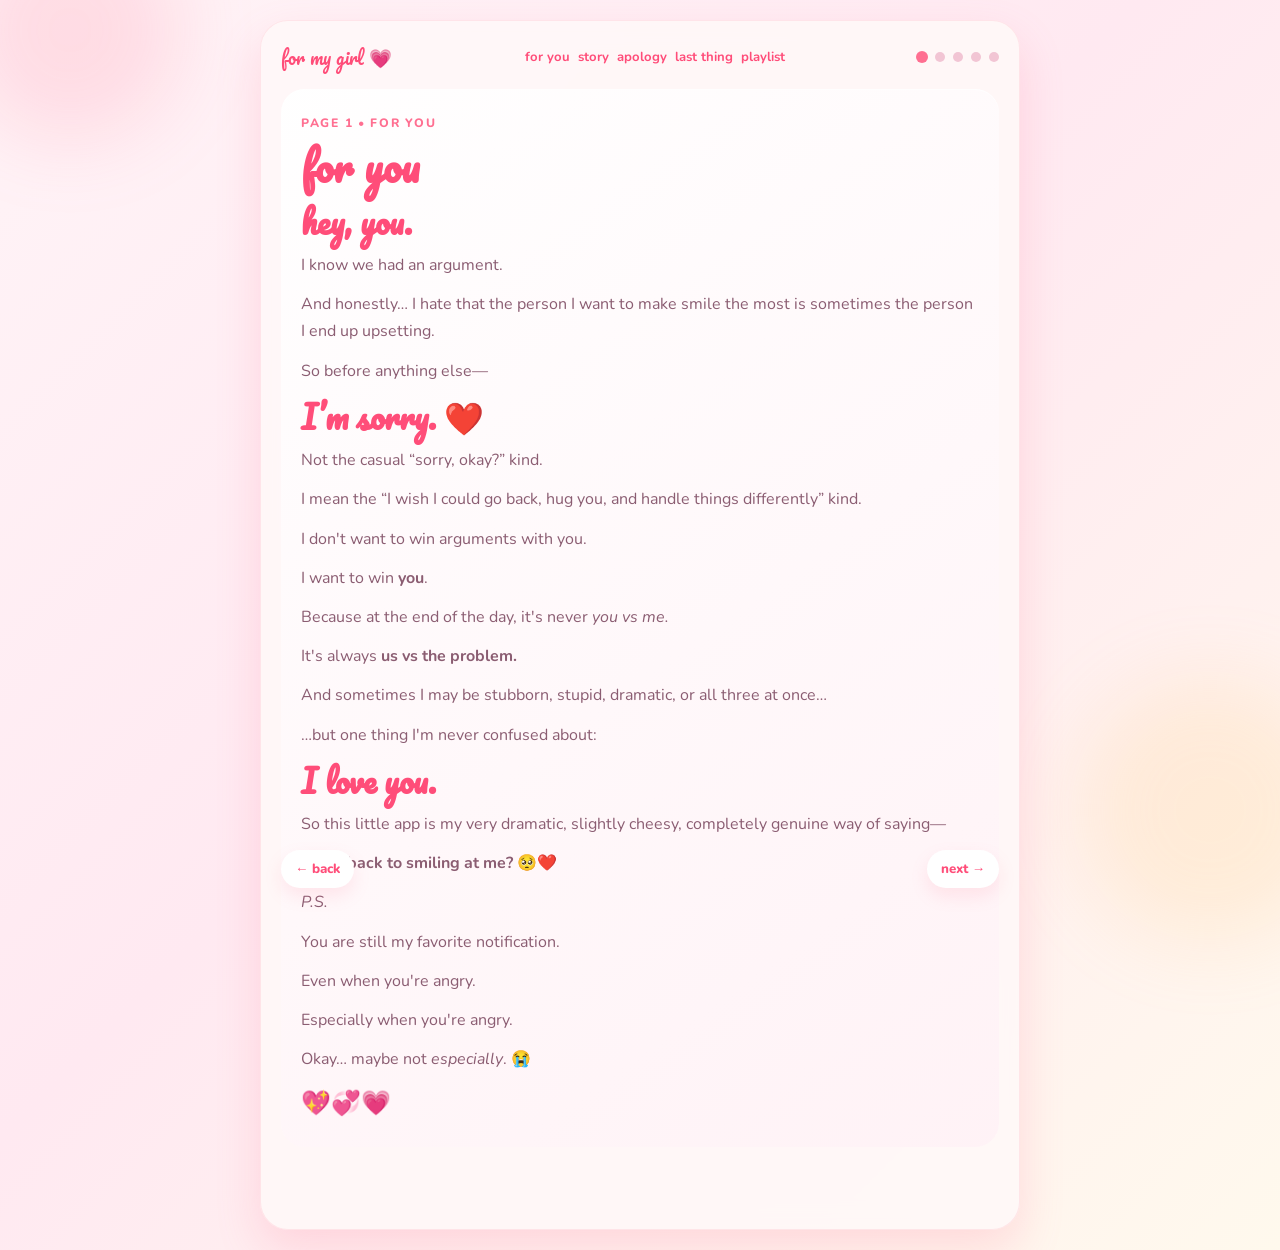
==== index.html @ d119c716 "Create apology app" ====
<!DOCTYPE html>
<html lang="en">
  <head>
    <meta charset="UTF-8" />
    <meta name="viewport" content="width=device-width, initial-scale=1.0" />
    <title>For My Girl</title>
    <link rel="preconnect" href="https://fonts.googleapis.com" />
    <link rel="preconnect" href="https://fonts.gstatic.com" crossorigin />
    <link
      href="https://fonts.googleapis.com/css2?family=Nunito:wght@400;600;700;800&family=Pacifico&display=swap"
      rel="stylesheet"
    />
    <link rel="stylesheet" href="styles.css" />
  </head>
  <body>
    <div class="background-glow glow-one"></div>
    <div class="background-glow glow-two"></div>

    <main class="app-shell">
      <header class="topbar">
        <div class="brand">for my girl 💗</div>
        <div class="top-links" aria-label="section links">
          <a href="#page1">for you</a>
          <a href="#page2">story</a>
          <a href="#page3">apology</a>
          <a href="#page4">last thing</a>
          <a href="#page5">playlist</a>
        </div>
        <div class="progress-dots" aria-label="page progress">
          <span class="dot active" data-index="0"></span>
          <span class="dot" data-index="1"></span>
          <span class="dot" data-index="2"></span>
          <span class="dot" data-index="3"></span>
          <span class="dot" data-index="4"></span>
        </div>
      </header>

      <section class="card-stack">
        <article class="page active" id="page1" data-page="0">
          <div class="page-content">
            <p class="eyebrow">page 1 • for you</p>
            <h1>for you</h1>
            <h2>hey, you.</h2>
            <p>I know we had an argument.</p>
            <p>And honestly… I hate that the person I want to make smile the most is sometimes the person I end up upsetting.</p>
            <p>So before anything else—</p>
            <h2>I’m sorry. ❤️</h2>
            <p>Not the casual “sorry, okay?” kind.</p>
            <p>I mean the “I wish I could go back, hug you, and handle things differently” kind.</p>
            <p>I don't want to win arguments with you.</p>
            <p>I want to win <strong>you</strong>.</p>
            <p>Because at the end of the day, it's never <em>you vs me.</em></p>
            <p>It's always <strong>us vs the problem.</strong></p>
            <p>And sometimes I may be stubborn, stupid, dramatic, or all three at once…</p>
            <p>…but one thing I'm never confused about:</p>
            <h2>I love you.</h2>
            <p>So this little app is my very dramatic, slightly cheesy, completely genuine way of saying—</p>
            <p><strong>Come back to smiling at me? 🥺❤️</strong></p>
            <p><em>P.S.</em></p>
            <p>You are still my favorite notification.</p>
            <p>Even when you're angry.</p>
            <p>Especially when you're angry.</p>
            <p>Okay… maybe not <em>especially</em>. 😭</p>
            <div class="heart-row">💖💞💗</div>
          </div>
        </article>

        <article class="page" id="page2" data-page="1">
          <div class="page-content">
            <p class="eyebrow">page 2 • our story</p>
            <h2>it started with us</h2>
            <p>Somewhere between all the conversations, stupid jokes, random calls, arguments, late-night talks and those moments where we didn't even need words…</p>
            <p><strong>we became us.</strong></p>
            <p>And somehow, you became a very important part of my everyday life.</p>
            <p>You became the person I want to tell things to.</p>
            <p>The person whose messages I wait for.</p>
            <p>The person whose mood can change mine.</p>
            <p>The person I can annoy endlessly…which i regret</p>
            <p>…and still somehow want to annoy tomorrow. ❤️</p>
            <h2>our favorite memories</h2>
            <div class="memory-gallery" id="memoryGallery"></div>
            <p>And then there are the tiny moments…</p>
            <p>The random conversations.</p>
            <p>The unnecessary teasing.</p>
            <p>The “good morning” and “good night” messages.</p>
            <p>The little fights.</p>
            <p>The making up.</p>
            <p>The moments where we laughed for absolutely no reason. be it on that i cannot pronounce Raaaaaaa</p>
            <p>The moments where we simply existed together.</p>
            <p>Those little things became <strong>our thing.</strong></p>
            <p>And if I had to choose again…</p>
            <h2>i'd still choose you.</h2>
          </div>
        </article>

        <article class="page" id="page3" data-page="2">
          <div class="page-content">
            <p class="eyebrow">page 3 • the apology</p>
            <h2>okay… my turn to be serious.</h2>
            <p>I know saying sorry doesn't magically erase an argument.</p>
            <p>And I'm not going to make excuses.</p>
            <p>If something I said or did hurt you, <strong>I'm genuinely sorry.</strong></p>
            <p>I never want you to feel like your feelings don't matter to me.</p>
            <p>Because they do.</p>
            <p><strong>You do.</strong></p>
            <p>Sometimes emotions get louder than logic.</p>
            <p>Sometimes we misunderstand each other.</p>
            <p>Sometimes two people who love each other can still hurt each other.</p>
            <p>But I don't want one bad moment to become bigger than everything beautiful we've built together.</p>
            <p>So…</p>
            <h2>I'm sorry for the argument.</h2>
            <p>I'm sorry for the things I could have handled better.</p>
            <p>I'm sorry if I made you feel unheard, upset, or unloved.</p>
            <p>And most importantly—</p>
            <h2>I'm sorry for forgetting, even for a moment, that you're not my enemy.</h2>
            <p>You're my person.</p>
            <p>The one I want beside me.</p>
            <p>The one I want to laugh with.</p>
            <p>The one I want to annoy for the rest of my life. 😂</p>
            <p>So if I get angry again someday, remind me:</p>
            <blockquote>“Hey idiot, we're supposed to be on the same team.”</blockquote>
            <p>And I'll remember.</p>
            <p><strong>One little request…</strong></p>
            <p>Don't let one bad day make you forget all our good ones.</p>
            <p>Because I haven't forgotten them.</p>
            <p>Not even one.</p>
            <p>❤️</p>
          </div>
        </article>

        <article class="page" id="page4" data-page="3">
          <div class="page-content final-page">
            <p class="eyebrow">page 4 • one last thing</p>
            <h2>i don't want perfect.</h2>
            <p>I don't expect us to never argue.</p>
            <p>We're two different people.</p>
            <p>We'll disagree.</p>
            <p>We'll get annoyed.</p>
            <p>We'll misunderstand each other sometimes.</p>
            <p>Maybe I'll occasionally say something stupid…</p>
            <p>Actually, let's be realistic.</p>
            <p><strong>I definitely will.</strong> 😭</p>
            <p>But I don't want a relationship where we never fight.</p>
            <p>I want one where, after the fight,</p>
            <p><strong>we still choose each other.</strong></p>
            <p>Again.</p>
            <p>And again.</p>
            <p>And again.</p>
            <h2>so here's my promise. ❤️</h2>
            <p>I'll try to listen better.</p>
            <p>I'll try to understand before reacting.</p>
            <p>I'll try to be more careful with your heart.</p>
            <p>And whenever things get difficult,</p>
            <p>I'll remember that <strong>you are more important than being right.</strong></p>
            <p>Because I don't need to win every argument.</p>
            <p>I just want us to win.</p>
            <h2>and if you're still angry…</h2>
            <p>That's okay.</p>
            <p>Take your time.</p>
            <p>I'll be here.</p>
            <p>But if there's even a tiny smile on your face right now…</p>
            <p>I'll consider this mission:</p>
            <h2>success. 😌❤️</h2>
            <h2>one final question…</h2>
            <h2>can we go back to being us?</h2>
            <p>Not because everything is perfect.</p>
            <p>But because <strong>what we have is worth fixing.</strong></p>
            <p>I love you.</p>
            <p>I choose you.</p>
            <p>And despite every silly argument, every misunderstanding, and every imperfect moment…</p>
            <h2>i'd still choose our story.</h2>
            <p><strong>Always. ❤️</strong></p>
            <div class="choice-row">
              <button id="yesBtn" class="choice-btn yes">yes ❤️</button>
              <button id="angryBtn" class="choice-btn angry">still angry 😤</button>
            </div>
            <div id="responseBox" class="response-box" aria-live="polite"></div>
          </div>
        </article>

        <article class="page" id="page5" data-page="4">
          <div class="page-content">
            <p class="eyebrow">page 5 • our playlist</p>
            <h2>our little playlist</h2>
            <p>For the songs that feel like us. Soft, sweet, a little dramatic, and very much ours.</p>
            <div id="playlistContainer" class="playlist-container"></div>
          </div>
        </article>
      </section>

      <nav class="nav-buttons">
        <button id="prevBtn" class="nav-btn">← back</button>
        <button id="nextBtn" class="nav-btn">next →</button>
      </nav>
    </main>

    <div id="heartBurst" class="heart-burst"></div>

    <script src="script.js"></script>
  </body>
</html>
---- styles.css ----
:root {
  color-scheme: light;
  --pink: #ff6f91;
  --pink-deep: #ff4d79;
  --rose: #ffd6e0;
  --peach: #ffe7c2;
  --cream: #fff8f8;
  --text: #5a2f47;
  --muted: #8b5d72;
  --shadow: 0 20px 45px rgba(255, 111, 145, 0.2);
}

* {
  box-sizing: border-box;
}

body {
  margin: 0;
  min-height: 100vh;
  font-family: "Nunito", sans-serif;
  color: var(--text);
  background: linear-gradient(135deg, #fff4f7 0%, #ffe9f1 45%, #fff9ed 100%);
  overflow-x: hidden;
  display: flex;
  justify-content: center;
  align-items: center;
  padding: 20px;
}

.background-glow {
  position: fixed;
  border-radius: 50%;
  filter: blur(40px);
  opacity: 0.5;
  pointer-events: none;
  animation: float 7s ease-in-out infinite;
}

.glow-one {
  top: -80px;
  left: -40px;
  width: 220px;
  height: 220px;
  background: rgba(255, 111, 145, 0.35);
}

.glow-two {
  right: -60px;
  bottom: -40px;
  width: 260px;
  height: 260px;
  background: rgba(255, 204, 128, 0.4);
  animation-delay: -3s;
}

.app-shell {
  width: min(100%, 760px);
  background: rgba(255, 248, 248, 0.92);
  backdrop-filter: blur(12px);
  border: 1px solid rgba(255, 111, 145, 0.14);
  border-radius: 28px;
  box-shadow: var(--shadow);
  padding: 20px;
}

.topbar {
  display: flex;
  justify-content: space-between;
  align-items: center;
  margin-bottom: 16px;
}

.brand {
  font-family: "Pacifico", cursive;
  font-size: 1.15rem;
  color: var(--pink-deep);
}

.top-links {
  display: flex;
  gap: 8px;
  flex-wrap: wrap;
}

.top-links a {
  text-decoration: none;
  color: var(--pink-deep);
  font-size: 0.82rem;
  font-weight: 700;
}

.progress-dots {
  display: flex;
  gap: 8px;
}

.dot {
  width: 10px;
  height: 10px;
  border-radius: 50%;
  background: #f2c5d4;
  transition: transform 0.2s ease, background 0.2s ease;
}

.dot.active {
  background: var(--pink);
  transform: scale(1.2);
}

.card-stack {
  position: relative;
  min-height: 560px;
}

.page {
  display: none;
  opacity: 0;
  transform: translateX(24px) scale(0.98);
  transition: all 0.35s ease;
}

.page.active {
  display: block;
  opacity: 1;
  transform: translateX(0) scale(1);
  animation: popIn 0.35s ease;
}

.page-content {
  padding: 24px 20px 28px;
  border-radius: 24px;
  background: linear-gradient(145deg, rgba(255, 255, 255, 0.95), rgba(255, 242, 246, 0.95));
  box-shadow: inset 0 1px 0 rgba(255, 255, 255, 0.8);
}

.eyebrow {
  margin: 0 0 8px;
  color: var(--pink);
  letter-spacing: 0.14em;
  font-size: 0.76rem;
  font-weight: 800;
  text-transform: uppercase;
}

h1,
h2 {
  font-family: "Pacifico", cursive;
  margin: 0 0 12px;
  color: var(--pink-deep);
  line-height: 1.2;
}

h1 {
  font-size: clamp(2rem, 5vw, 2.5rem);
}

h2 {
  font-size: clamp(1.6rem, 4vw, 2rem);
}

p,
blockquote {
  font-size: 1rem;
  line-height: 1.7;
  margin: 0 0 12px;
  color: var(--muted);
}

.lead {
  font-size: 1.05rem;
  font-weight: 700;
}

.heart-row {
  margin-top: 14px;
  font-size: 1.5rem;
  animation: pulse 1.4s infinite ease-in-out;
}

.memory-gallery {
  display: grid;
  grid-template-columns: repeat(2, minmax(0, 1fr));
  gap: 12px;
  margin-top: 10px;
}

.playlist-container {
  display: grid;
  gap: 12px;
  margin-top: 12px;
}

.playlist-card {
  width: 100%;
  text-align: left;
  background: linear-gradient(180deg, #fff7fb, #ffe9f1);
  border-radius: 16px;
  padding: 14px;
  border: 1px solid rgba(255, 111, 145, 0.16);
  color: var(--text);
  cursor: pointer;
  box-shadow: 0 8px 18px rgba(255, 111, 145, 0.1);
}

.playlist-title {
  font-weight: 800;
  color: var(--pink-deep);
  margin-bottom: 8px;
}

.playlist-description {
  font-size: 0.95rem;
  color: var(--muted);
  margin-bottom: 10px;
  white-space: pre-line;
  line-height: 1.6;
}

.playlist-action {
  font-size: 0.9rem;
  font-weight: 800;
  color: var(--pink-deep);
}


.memory-card {
  background: linear-gradient(180deg, #fff7fb, #ffe9f1);
  border-radius: 16px;
  padding: 12px;
  border: 1px solid rgba(255, 111, 145, 0.16);
  display: flex;
  flex-direction: column;
  gap: 8px;
}

.photo-frame {
  width: 100%;
  aspect-ratio: 1 / 1;
  border-radius: 14px;
  overflow: hidden;
  background: linear-gradient(135deg, #fff2f6, #ffe8ef);
  border: 1px solid rgba(255, 111, 145, 0.16);
}

.memory-photo,
.memory-video {
  display: block;
  width: 100%;
  height: 100%;
  object-fit: cover;
}

.memory-caption {
  font-size: 0.92rem;
  color: var(--pink-deep);
  font-weight: 700;
  line-height: 1.45;
}

blockquote {
  padding: 12px 14px;
  border-left: 4px solid var(--pink);
  border-radius: 10px;
  background: #fff7fb;
  font-style: italic;
}

.final-page {
  text-align: center;
}

.choice-row {
  display: flex;
  justify-content: center;
  gap: 12px;
  margin-top: 18px;
  flex-wrap: wrap;
}

.choice-btn,
.nav-btn {
  border: none;
  cursor: pointer;
  font-family: inherit;
  font-weight: 800;
  transition: transform 0.2s ease, box-shadow 0.2s ease;
}

.choice-btn {
  padding: 12px 16px;
  border-radius: 999px;
  font-size: 1rem;
  color: white;
  box-shadow: 0 10px 24px rgba(255, 111, 145, 0.2);
}

.choice-btn:hover,
.nav-btn:hover {
  transform: translateY(-2px);
}

.choice-btn.yes {
  background: linear-gradient(135deg, var(--pink), var(--pink-deep));
}

.choice-btn.angry {
  background: linear-gradient(135deg, #ffb36b, #ff8b4d);
}

.response-box {
  min-height: 56px;
  margin-top: 18px;
  font-weight: 700;
  color: var(--pink-deep);
}

.nav-buttons {
  position: sticky;
  bottom: 12px;
  display: flex;
  justify-content: space-between;
  gap: 10px;
  margin-top: 16px;
  padding: 8px 0 0;
}

.nav-btn {
  padding: 10px 14px;
  border-radius: 999px;
  background: white;
  color: var(--pink-deep);
  box-shadow: 0 8px 18px rgba(255, 111, 145, 0.14);
  z-index: 20;
}

.heart-burst {
  position: fixed;
  inset: 0;
  pointer-events: none;
  overflow: hidden;
  z-index: 10;
}

.heart-burst .heart {
  position: absolute;
  font-size: 1.5rem;
  animation: burst 1.2s ease-out forwards;
}

@keyframes popIn {
  from {
    opacity: 0;
    transform: translateX(24px) scale(0.96);
  }
  to {
    opacity: 1;
    transform: translateX(0) scale(1);
  }
}

@keyframes pulse {
  0%,
  100% {
    transform: scale(1);
  }
  50% {
    transform: scale(1.08);
  }
}

@keyframes float {
  0%,
  100% {
    transform: translateY(0px);
  }
  50% {
    transform: translateY(18px);
  }
}

@keyframes burst {
  0% {
    opacity: 0;
    transform: translateY(0) scale(0.3);
  }
  20% {
    opacity: 1;
  }
  100% {
    opacity: 0;
    transform: translate(var(--x), var(--y)) scale(1.4);
  }
}

@media (max-width: 640px) {
  .memory-gallery {
    grid-template-columns: 1fr;
  }
  body {
    padding: 12px;
  }

  .app-shell {
    padding: 14px;
    border-radius: 22px;
  }

  .page-content {
    padding: 18px 15px 22px;
  }

  .topbar {
    flex-direction: column;
    align-items: flex-start;
    gap: 10px;
  }

  .nav-buttons {
    gap: 10px;
  }

  .nav-btn {
    flex: 1;
    text-align: center;
  }
}
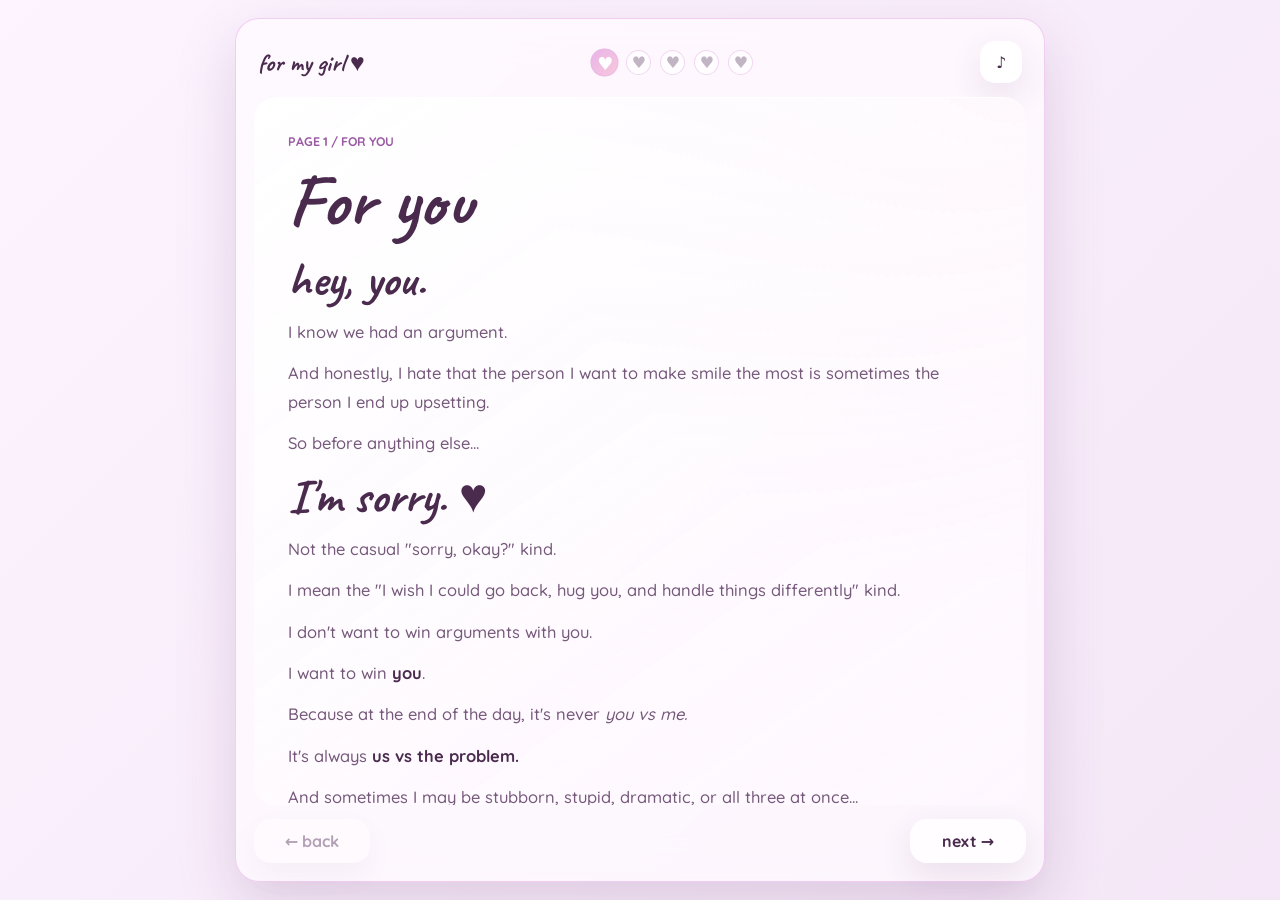
==== commit 98599aef: "Refine app experience and theme" ====
--- a/index.html
+++ b/index.html
@@ -7,172 +7,142 @@
     <link rel="preconnect" href="https://fonts.googleapis.com" />
     <link rel="preconnect" href="https://fonts.gstatic.com" crossorigin />
     <link
-      href="https://fonts.googleapis.com/css2?family=Nunito:wght@400;600;700;800&family=Pacifico&display=swap"
+      href="https://fonts.googleapis.com/css2?family=Caveat:wght@600;700&family=Quicksand:wght@400;500;600;700&display=swap"
       rel="stylesheet"
     />
-    <link rel="stylesheet" href="styles.css" />
+    <link rel="stylesheet" href="styles.css?v=20260811-3" />
   </head>
   <body>
-    <div class="background-glow glow-one"></div>
-    <div class="background-glow glow-two"></div>
+    <div class="loading-screen" id="loadingScreen" aria-label="opening">
+      <div class="loader-heart">♥</div>
+      <p>opening something soft for you...</p>
+    </div>
 
-    <main class="app-shell">
+    <div class="floating-layer" aria-hidden="true">
+      <span style="--left: 8%; --delay: -1s; --size: 18px">♥</span>
+      <span style="--left: 22%; --delay: -7s; --size: 13px">✦</span>
+      <span style="--left: 38%; --delay: -4s; --size: 16px">♥</span>
+      <span style="--left: 56%; --delay: -10s; --size: 12px">❀</span>
+      <span style="--left: 74%; --delay: -6s; --size: 19px">♥</span>
+      <span style="--left: 90%; --delay: -12s; --size: 14px">✦</span>
+    </div>
+
+    <main class="app-shell" id="appShell">
       <header class="topbar">
-        <div class="brand">for my girl 💗</div>
-        <div class="top-links" aria-label="section links">
-          <a href="#page1">for you</a>
-          <a href="#page2">story</a>
-          <a href="#page3">apology</a>
-          <a href="#page4">last thing</a>
-          <a href="#page5">playlist</a>
+        <button class="brand" type="button" id="secretPull">for my girl ♥</button>
+        <div class="progress-dots" aria-label="page progress">
+          <button class="dot active" type="button" data-index="0" aria-label="go to page 1">♥</button>
+          <button class="dot" type="button" data-index="1" aria-label="go to page 2">♥</button>
+          <button class="dot" type="button" data-index="2" aria-label="go to page 3">♥</button>
+          <button class="dot" type="button" data-index="3" aria-label="go to page 4">♥</button>
+          <button class="dot" type="button" data-index="4" aria-label="go to page 5">♥</button>
         </div>
-        <div class="progress-dots" aria-label="page progress">
-          <span class="dot active" data-index="0"></span>
-          <span class="dot" data-index="1"></span>
-          <span class="dot" data-index="2"></span>
-          <span class="dot" data-index="3"></span>
-          <span class="dot" data-index="4"></span>
-        </div>
+        <button class="icon-btn" type="button" id="musicToggle" aria-label="toggle soft music">♪</button>
       </header>
 
-      <section class="card-stack">
+      <div class="secret-note" id="secretNote" aria-live="polite">
+        You found the secret: even when the day is messy, you are still my favorite part of it.
+      </div>
+
+      <section class="card-stack" aria-live="polite">
         <article class="page active" id="page1" data-page="0">
           <div class="page-content">
-            <p class="eyebrow">page 1 • for you</p>
-            <h1>for you</h1>
-            <h2>hey, you.</h2>
-            <p>I know we had an argument.</p>
-            <p>And honestly… I hate that the person I want to make smile the most is sometimes the person I end up upsetting.</p>
-            <p>So before anything else—</p>
-            <h2>I’m sorry. ❤️</h2>
-            <p>Not the casual “sorry, okay?” kind.</p>
-            <p>I mean the “I wish I could go back, hug you, and handle things differently” kind.</p>
-            <p>I don't want to win arguments with you.</p>
-            <p>I want to win <strong>you</strong>.</p>
-            <p>Because at the end of the day, it's never <em>you vs me.</em></p>
-            <p>It's always <strong>us vs the problem.</strong></p>
-            <p>And sometimes I may be stubborn, stupid, dramatic, or all three at once…</p>
-            <p>…but one thing I'm never confused about:</p>
-            <h2>I love you.</h2>
-            <p>So this little app is my very dramatic, slightly cheesy, completely genuine way of saying—</p>
-            <p><strong>Come back to smiling at me? 🥺❤️</strong></p>
-            <p><em>P.S.</em></p>
-            <p>You are still my favorite notification.</p>
-            <p>Even when you're angry.</p>
-            <p>Especially when you're angry.</p>
-            <p>Okay… maybe not <em>especially</em>. 😭</p>
-            <div class="heart-row">💖💞💗</div>
+            <p class="eyebrow reveal">page 1 / for you</p>
+            <h1 class="reveal">For you</h1>
+            <h2 class="reveal">hey, you.</h2>
+            <p class="reveal">I know we had an argument.</p>
+            <p class="reveal">And honestly, I hate that the person I want to make smile the most is sometimes the person I end up upsetting.</p>
+            <p class="reveal">So before anything else...</p>
+            <h2 class="reveal">I'm sorry. ♥</h2>
+            <p class="reveal">Not the casual "sorry, okay?" kind.</p>
+            <p class="reveal">I mean the "I wish I could go back, hug you, and handle things differently" kind.</p>
+            <p class="reveal">I don't want to win arguments with you.</p>
+            <p class="reveal">I want to win <strong>you</strong>.</p>
+            <p class="reveal">Because at the end of the day, it's never <em>you vs me.</em></p>
+            <p class="reveal">It's always <strong>us vs the problem.</strong></p>
+            <p class="reveal">And sometimes I may be stubborn, stupid, dramatic, or all three at once...</p>
+            <p class="reveal">...but one thing I'm never confused about:</p>
+            <h2 class="typewriter reveal" data-typewriter="I love you.">I love you.</h2>
+            <p class="reveal">So this little app is my very dramatic, slightly cheesy, completely genuine way of saying:</p>
+            <p class="reveal"><strong>Come back to smiling at me?</strong></p>
+            <div class="soft-note reveal">
+              <strong>P.S.</strong> You are still my favorite notification. Even when you're angry. Okay... I do get  scared.
+            </div>
+            <div class="heart-row pop-heart" title="long press me">♥ ♥ ♥</div>
           </div>
         </article>
 
         <article class="page" id="page2" data-page="1">
           <div class="page-content">
-            <p class="eyebrow">page 2 • our story</p>
-            <h2>it started with us</h2>
-            <p>Somewhere between all the conversations, stupid jokes, random calls, arguments, late-night talks and those moments where we didn't even need words…</p>
-            <p><strong>we became us.</strong></p>
-            <p>And somehow, you became a very important part of my everyday life.</p>
-            <p>You became the person I want to tell things to.</p>
-            <p>The person whose messages I wait for.</p>
-            <p>The person whose mood can change mine.</p>
-            <p>The person I can annoy endlessly…which i regret</p>
-            <p>…and still somehow want to annoy tomorrow. ❤️</p>
-            <h2>our favorite memories</h2>
-            <div class="memory-gallery" id="memoryGallery"></div>
-            <p>And then there are the tiny moments…</p>
-            <p>The random conversations.</p>
-            <p>The unnecessary teasing.</p>
-            <p>The “good morning” and “good night” messages.</p>
-            <p>The little fights.</p>
-            <p>The making up.</p>
-            <p>The moments where we laughed for absolutely no reason. be it on that i cannot pronounce Raaaaaaa</p>
-            <p>The moments where we simply existed together.</p>
-            <p>Those little things became <strong>our thing.</strong></p>
-            <p>And if I had to choose again…</p>
-            <h2>i'd still choose you.</h2>
+            <p class="eyebrow reveal">page 2 / our story</p>
+            <h2 class="reveal">it started with us</h2>
+            <p class="reveal">Somewhere between conversations, silly jokes, random calls, arguments, late-night talks, and those moments where we didn't even need words...</p>
+            <p class="reveal"><strong>we became us.</strong></p>
+            <p class="reveal">You became the person I want to tell things to, the person whose messages I wait for, and the person whose mood can change mine.</p>
+            <p class="reveal">You became the person I can annoy endlessly... which I regret, obviously.</p>
+            <p class="reveal">...and still somehow want to annoy tomorrow. ♥</p>
+            <h2 class="reveal">our favorite memories</h2>
+            <div class="memory-gallery reveal" id="memoryGallery"></div>
+            <p class="reveal">The random conversations. The unnecessary teasing. The good morning and good night messages. The little fights. The making up.</p>
+            <p class="reveal">Those little things became <strong>our thing.</strong></p>
+            <h2 class="reveal">I'd still choose you.</h2>
           </div>
         </article>
 
         <article class="page" id="page3" data-page="2">
           <div class="page-content">
-            <p class="eyebrow">page 3 • the apology</p>
-            <h2>okay… my turn to be serious.</h2>
-            <p>I know saying sorry doesn't magically erase an argument.</p>
-            <p>And I'm not going to make excuses.</p>
-            <p>If something I said or did hurt you, <strong>I'm genuinely sorry.</strong></p>
-            <p>I never want you to feel like your feelings don't matter to me.</p>
-            <p>Because they do.</p>
-            <p><strong>You do.</strong></p>
-            <p>Sometimes emotions get louder than logic.</p>
-            <p>Sometimes we misunderstand each other.</p>
-            <p>Sometimes two people who love each other can still hurt each other.</p>
-            <p>But I don't want one bad moment to become bigger than everything beautiful we've built together.</p>
-            <p>So…</p>
-            <h2>I'm sorry for the argument.</h2>
-            <p>I'm sorry for the things I could have handled better.</p>
-            <p>I'm sorry if I made you feel unheard, upset, or unloved.</p>
-            <p>And most importantly—</p>
-            <h2>I'm sorry for forgetting, even for a moment, that you're not my enemy.</h2>
-            <p>You're my person.</p>
-            <p>The one I want beside me.</p>
-            <p>The one I want to laugh with.</p>
-            <p>The one I want to annoy for the rest of my life. 😂</p>
-            <p>So if I get angry again someday, remind me:</p>
-            <blockquote>“Hey idiot, we're supposed to be on the same team.”</blockquote>
-            <p>And I'll remember.</p>
-            <p><strong>One little request…</strong></p>
-            <p>Don't let one bad day make you forget all our good ones.</p>
-            <p>Because I haven't forgotten them.</p>
-            <p>Not even one.</p>
-            <p>❤️</p>
+            <p class="eyebrow reveal">page 3 / the apology</p>
+            <h2 class="reveal">okay... my turn to be serious.</h2>
+            <p class="reveal">I know saying sorry doesn't magically erase an argument.</p>
+            <p class="reveal">And I'm not going to make excuses.</p>
+            <p class="reveal">If something I said or did hurt you, <strong>I'm genuinely sorry.</strong></p>
+            <p class="reveal">I never want you to feel like your feelings don't matter to me.</p>
+            <p class="reveal">Because they do. <strong>You do.</strong></p>
+            <p class="reveal">Sometimes emotions get louder than logic. Sometimes we misunderstand each other. Sometimes two people who love each other can still hurt each other.</p>
+            <p class="reveal">But I don't want one bad moment to become bigger than everything beautiful we've built together.</p>
+            <h2 class="reveal">I'm sorry for the argument.</h2>
+            <p class="reveal">I'm sorry for the things I could have handled better.</p>
+            <p class="reveal">I'm sorry if I made you feel unheard, upset, or unloved.</p>
+            <h2 class="reveal">I'm sorry for forgetting, even for a moment, that you're not my enemy.</h2>
+            <p class="reveal">You're my person. The one I want beside me. The one I want to laugh with. The one I want to annoy for the rest of my life.</p>
+            <blockquote class="reveal">"Hey idiot, we're supposed to be on the same team."</blockquote>
+            <p class="reveal">Don't let one bad day make you forget all our good ones. Because I haven't forgotten them. Not even one.</p>
+
+            <div class="mood-panel reveal">
+              <p>how does your heart feel right now?</p>
+              <div class="mood-row">
+                <button type="button" data-mood="soft">🥺</button>
+                <button type="button" data-mood="smiling">😊</button>
+                <button type="button" data-mood="dramatic">😤</button>
+              </div>
+              <div class="mood-response" id="moodResponse"></div>
+            </div>
           </div>
         </article>
 
         <article class="page" id="page4" data-page="3">
           <div class="page-content final-page">
-            <p class="eyebrow">page 4 • one last thing</p>
-            <h2>i don't want perfect.</h2>
-            <p>I don't expect us to never argue.</p>
-            <p>We're two different people.</p>
-            <p>We'll disagree.</p>
-            <p>We'll get annoyed.</p>
-            <p>We'll misunderstand each other sometimes.</p>
-            <p>Maybe I'll occasionally say something stupid…</p>
-            <p>Actually, let's be realistic.</p>
-            <p><strong>I definitely will.</strong> 😭</p>
-            <p>But I don't want a relationship where we never fight.</p>
-            <p>I want one where, after the fight,</p>
-            <p><strong>we still choose each other.</strong></p>
-            <p>Again.</p>
-            <p>And again.</p>
-            <p>And again.</p>
-            <h2>so here's my promise. ❤️</h2>
-            <p>I'll try to listen better.</p>
-            <p>I'll try to understand before reacting.</p>
-            <p>I'll try to be more careful with your heart.</p>
-            <p>And whenever things get difficult,</p>
-            <p>I'll remember that <strong>you are more important than being right.</strong></p>
-            <p>Because I don't need to win every argument.</p>
-            <p>I just want us to win.</p>
-            <h2>and if you're still angry…</h2>
-            <p>That's okay.</p>
-            <p>Take your time.</p>
-            <p>I'll be here.</p>
-            <p>But if there's even a tiny smile on your face right now…</p>
-            <p>I'll consider this mission:</p>
-            <h2>success. 😌❤️</h2>
-            <h2>one final question…</h2>
-            <h2>can we go back to being us?</h2>
-            <p>Not because everything is perfect.</p>
-            <p>But because <strong>what we have is worth fixing.</strong></p>
-            <p>I love you.</p>
-            <p>I choose you.</p>
-            <p>And despite every silly argument, every misunderstanding, and every imperfect moment…</p>
-            <h2>i'd still choose our story.</h2>
-            <p><strong>Always. ❤️</strong></p>
-            <div class="choice-row">
-              <button id="yesBtn" class="choice-btn yes">yes ❤️</button>
-              <button id="angryBtn" class="choice-btn angry">still angry 😤</button>
+            <p class="eyebrow reveal">page 4 / one last thing</p>
+            <h2 class="reveal">i don't want perfect.</h2>
+            <p class="reveal">I don't expect us to never argue. We're two different people. We'll disagree, get annoyed, and misunderstand each other sometimes.</p>
+            <p class="reveal">Maybe I'll occasionally say something stupid...</p>
+            <p class="reveal"><strong>Actually, let's be realistic. I definitely will.</strong></p>
+            <p class="reveal">But I don't want a relationship where we never fight. I want one where, after the fight, <strong>we still choose each other.</strong></p>
+            <h2 class="reveal">so here's my promise. ♥</h2>
+            <p class="reveal">I'll try to listen better.</p>
+            <p class="reveal">I'll try to understand before reacting.</p>
+            <p class="reveal">I'll try to be more careful with your heart.</p>
+            <p class="reveal">And whenever things get difficult, I'll remember that <strong>you are more important than being right.</strong></p>
+            <div class="scratch-card reveal" id="scratchCard">
+              <div class="scratch-cover">drag here for a tiny promise</div>
+              <div class="scratch-message">I choose you on the easy days, the hard days, and the "please don't be mad" days.</div>
+            </div>
+            <h2 class="reveal">can we go back to being us?</h2>
+            <p class="reveal">Not because everything is perfect, but because <strong>what we have is worth fixing.</strong></p>
+            <p class="reveal">I love you. I choose you. Always. ♥</p>
+            <div class="choice-row reveal">
+              <button id="yesBtn" class="choice-btn yes" type="button">yes ♥</button>
+              <button id="angryBtn" class="choice-btn angry" type="button">still angry</button>
             </div>
             <div id="responseBox" class="response-box" aria-live="polite"></div>
           </div>
@@ -180,22 +150,22 @@
 
         <article class="page" id="page5" data-page="4">
           <div class="page-content">
-            <p class="eyebrow">page 5 • our playlist</p>
-            <h2>our little playlist</h2>
-            <p>For the songs that feel like us. Soft, sweet, a little dramatic, and very much ours.</p>
-            <div id="playlistContainer" class="playlist-container"></div>
+            <p class="eyebrow reveal">page 5 / our playlist</p>
+            <h2 class="reveal">our little playlist</h2>
+            <p class="reveal">For the songs that feel like us: soft, sweet, a little dramatic, and very much ours.</p>
+            <div id="playlistContainer" class="playlist-container reveal"></div>
           </div>
         </article>
       </section>
 
       <nav class="nav-buttons">
-        <button id="prevBtn" class="nav-btn">← back</button>
-        <button id="nextBtn" class="nav-btn">next →</button>
+        <button id="prevBtn" class="nav-btn" type="button">← back</button>
+        <button id="nextBtn" class="nav-btn" type="button">next →</button>
       </nav>
     </main>
 
     <div id="heartBurst" class="heart-burst"></div>
-
-    <script src="script.js"></script>
+    <audio id="softMusic" loop preload="none"></audio>
+    <script src="script.js?v=20260811-3"></script>
   </body>
 </html>
--- a/styles.css
+++ b/styles.css
@@ -1,426 +1,757 @@
 :root {
   color-scheme: light;
-  --pink: #ff6f91;
-  --pink-deep: #ff4d79;
-  --rose: #ffd6e0;
-  --peach: #ffe7c2;
-  --cream: #fff8f8;
-  --text: #5a2f47;
-  --muted: #8b5d72;
-  --shadow: 0 20px 45px rgba(255, 111, 145, 0.2);
+  --orchid: #e8b4e8;
+  --orchid-deep: #d8a7e0;
+  --blush: #f8c8dc;
+  --lilac: #f3e5f5;
+  --paper: rgba(255, 251, 255, 0.86);
+  --paper-strong: rgba(255, 255, 255, 0.94);
+  --text: #4a2b4e;
+  --muted: #76587b;
+  --shadow: 0 22px 60px rgba(106, 54, 115, 0.18);
+  --soft-shadow: 0 12px 32px rgba(106, 54, 115, 0.12);
 }
 
 * {
   box-sizing: border-box;
 }
 
+html {
+  scroll-behavior: smooth;
+}
+
 body {
+  min-height: 100vh;
   margin: 0;
-  min-height: 100vh;
-  font-family: "Nunito", sans-serif;
-  color: var(--text);
-  background: linear-gradient(135deg, #fff4f7 0%, #ffe9f1 45%, #fff9ed 100%);
+  padding: 18px;
+  display: flex;
+  align-items: center;
+  justify-content: center;
   overflow-x: hidden;
-  display: flex;
-  justify-content: center;
-  align-items: center;
-  padding: 20px;
-}
-
-.background-glow {
+  font-family: "Quicksand", system-ui, sans-serif;
+  color: var(--text);
+  background: linear-gradient(135deg, #fdf4ff, #f3e5f5, #f8c8dc);
+  background-size: 220% 220%;
+  animation: livingGradient 16s ease-in-out infinite;
+}
+
+button {
+  font: inherit;
+}
+
+.loading-screen {
   position: fixed;
-  border-radius: 50%;
-  filter: blur(40px);
-  opacity: 0.5;
-  pointer-events: none;
-  animation: float 7s ease-in-out infinite;
-}
-
-.glow-one {
-  top: -80px;
-  left: -40px;
-  width: 220px;
-  height: 220px;
-  background: rgba(255, 111, 145, 0.35);
-}
-
-.glow-two {
-  right: -60px;
-  bottom: -40px;
-  width: 260px;
-  height: 260px;
-  background: rgba(255, 204, 128, 0.4);
-  animation-delay: -3s;
-}
-
-.app-shell {
-  width: min(100%, 760px);
-  background: rgba(255, 248, 248, 0.92);
-  backdrop-filter: blur(12px);
-  border: 1px solid rgba(255, 111, 145, 0.14);
-  border-radius: 28px;
-  box-shadow: var(--shadow);
-  padding: 20px;
-}
-
-.topbar {
-  display: flex;
-  justify-content: space-between;
-  align-items: center;
-  margin-bottom: 16px;
-}
-
-.brand {
-  font-family: "Pacifico", cursive;
-  font-size: 1.15rem;
-  color: var(--pink-deep);
-}
-
-.top-links {
-  display: flex;
-  gap: 8px;
-  flex-wrap: wrap;
-}
-
-.top-links a {
-  text-decoration: none;
-  color: var(--pink-deep);
-  font-size: 0.82rem;
-  font-weight: 700;
-}
-
-.progress-dots {
-  display: flex;
-  gap: 8px;
-}
-
-.dot {
-  width: 10px;
-  height: 10px;
-  border-radius: 50%;
-  background: #f2c5d4;
-  transition: transform 0.2s ease, background 0.2s ease;
-}
-
-.dot.active {
-  background: var(--pink);
-  transform: scale(1.2);
-}
-
-.card-stack {
-  position: relative;
-  min-height: 560px;
-}
-
-.page {
-  display: none;
+  inset: 0;
+  z-index: 100;
+  display: grid;
+  place-content: center;
+  gap: 14px;
+  text-align: center;
+  color: var(--text);
+  background: linear-gradient(135deg, #fdf4ff, #f3e5f5, #f8c8dc);
+  transition: opacity 0.45s ease, visibility 0.45s ease;
+}
+
+.loading-screen.hidden {
   opacity: 0;
-  transform: translateX(24px) scale(0.98);
-  transition: all 0.35s ease;
-}
-
-.page.active {
-  display: block;
-  opacity: 1;
-  transform: translateX(0) scale(1);
-  animation: popIn 0.35s ease;
-}
-
-.page-content {
-  padding: 24px 20px 28px;
+  visibility: hidden;
+}
+
+.loader-heart {
+  width: 72px;
+  height: 72px;
+  margin: auto;
+  display: grid;
+  place-items: center;
   border-radius: 24px;
-  background: linear-gradient(145deg, rgba(255, 255, 255, 0.95), rgba(255, 242, 246, 0.95));
-  box-shadow: inset 0 1px 0 rgba(255, 255, 255, 0.8);
-}
-
-.eyebrow {
-  margin: 0 0 8px;
-  color: var(--pink);
-  letter-spacing: 0.14em;
-  font-size: 0.76rem;
-  font-weight: 800;
-  text-transform: uppercase;
-}
-
-h1,
-h2 {
-  font-family: "Pacifico", cursive;
-  margin: 0 0 12px;
-  color: var(--pink-deep);
-  line-height: 1.2;
-}
-
-h1 {
-  font-size: clamp(2rem, 5vw, 2.5rem);
-}
-
-h2 {
-  font-size: clamp(1.6rem, 4vw, 2rem);
-}
-
-p,
-blockquote {
-  font-size: 1rem;
-  line-height: 1.7;
-  margin: 0 0 12px;
-  color: var(--muted);
-}
-
-.lead {
-  font-size: 1.05rem;
-  font-weight: 700;
-}
-
-.heart-row {
-  margin-top: 14px;
-  font-size: 1.5rem;
-  animation: pulse 1.4s infinite ease-in-out;
-}
-
-.memory-gallery {
-  display: grid;
-  grid-template-columns: repeat(2, minmax(0, 1fr));
-  gap: 12px;
-  margin-top: 10px;
-}
-
-.playlist-container {
-  display: grid;
-  gap: 12px;
-  margin-top: 12px;
-}
-
-.playlist-card {
-  width: 100%;
-  text-align: left;
-  background: linear-gradient(180deg, #fff7fb, #ffe9f1);
-  border-radius: 16px;
-  padding: 14px;
-  border: 1px solid rgba(255, 111, 145, 0.16);
-  color: var(--text);
-  cursor: pointer;
-  box-shadow: 0 8px 18px rgba(255, 111, 145, 0.1);
-}
-
-.playlist-title {
-  font-weight: 800;
-  color: var(--pink-deep);
-  margin-bottom: 8px;
-}
-
-.playlist-description {
-  font-size: 0.95rem;
-  color: var(--muted);
-  margin-bottom: 10px;
-  white-space: pre-line;
-  line-height: 1.6;
-}
-
-.playlist-action {
-  font-size: 0.9rem;
-  font-weight: 800;
-  color: var(--pink-deep);
-}
-
-
-.memory-card {
-  background: linear-gradient(180deg, #fff7fb, #ffe9f1);
-  border-radius: 16px;
-  padding: 12px;
-  border: 1px solid rgba(255, 111, 145, 0.16);
-  display: flex;
-  flex-direction: column;
-  gap: 8px;
-}
-
-.photo-frame {
-  width: 100%;
-  aspect-ratio: 1 / 1;
-  border-radius: 14px;
-  overflow: hidden;
-  background: linear-gradient(135deg, #fff2f6, #ffe8ef);
-  border: 1px solid rgba(255, 111, 145, 0.16);
-}
-
-.memory-photo,
-.memory-video {
-  display: block;
-  width: 100%;
-  height: 100%;
-  object-fit: cover;
-}
-
-.memory-caption {
-  font-size: 0.92rem;
-  color: var(--pink-deep);
-  font-weight: 700;
-  line-height: 1.45;
-}
-
-blockquote {
-  padding: 12px 14px;
-  border-left: 4px solid var(--pink);
-  border-radius: 10px;
-  background: #fff7fb;
-  font-style: italic;
-}
-
-.final-page {
-  text-align: center;
-}
-
-.choice-row {
-  display: flex;
-  justify-content: center;
-  gap: 12px;
-  margin-top: 18px;
-  flex-wrap: wrap;
-}
-
-.choice-btn,
-.nav-btn {
-  border: none;
-  cursor: pointer;
-  font-family: inherit;
-  font-weight: 800;
-  transition: transform 0.2s ease, box-shadow 0.2s ease;
-}
-
-.choice-btn {
-  padding: 12px 16px;
-  border-radius: 999px;
-  font-size: 1rem;
-  color: white;
-  box-shadow: 0 10px 24px rgba(255, 111, 145, 0.2);
-}
-
-.choice-btn:hover,
-.nav-btn:hover {
-  transform: translateY(-2px);
-}
-
-.choice-btn.yes {
-  background: linear-gradient(135deg, var(--pink), var(--pink-deep));
-}
-
-.choice-btn.angry {
-  background: linear-gradient(135deg, #ffb36b, #ff8b4d);
-}
-
-.response-box {
-  min-height: 56px;
-  margin-top: 18px;
-  font-weight: 700;
-  color: var(--pink-deep);
-}
-
-.nav-buttons {
-  position: sticky;
-  bottom: 12px;
-  display: flex;
-  justify-content: space-between;
-  gap: 10px;
-  margin-top: 16px;
-  padding: 8px 0 0;
-}
-
-.nav-btn {
-  padding: 10px 14px;
-  border-radius: 999px;
-  background: white;
-  color: var(--pink-deep);
-  box-shadow: 0 8px 18px rgba(255, 111, 145, 0.14);
-  z-index: 20;
-}
-
-.heart-burst {
+  color: #fff;
+  font-size: 2.4rem;
+  background: linear-gradient(135deg, var(--orchid), var(--blush));
+  box-shadow: var(--soft-shadow);
+  animation: heartbeat 1.1s ease-in-out infinite;
+}
+
+.loading-screen p {
+  margin: 0;
+  font-weight: 700;
+}
+
+.floating-layer {
   position: fixed;
   inset: 0;
   pointer-events: none;
   overflow: hidden;
-  z-index: 10;
+  z-index: 0;
+}
+
+.floating-layer span {
+  position: absolute;
+  left: var(--left);
+  bottom: -40px;
+  color: rgba(216, 104, 166, 0.28);
+  font-size: var(--size);
+  animation: driftUp 17s linear infinite;
+  animation-delay: var(--delay);
+}
+
+.app-shell {
+  position: relative;
+  z-index: 1;
+  width: min(100%, 810px);
+  max-height: calc(100vh - 36px);
+  display: flex;
+  flex-direction: column;
+  padding: 18px;
+  border: 1px solid rgba(232, 180, 232, 0.62);
+  border-radius: 24px;
+  background: rgba(255, 251, 255, 0.72);
+  box-shadow: var(--shadow);
+  backdrop-filter: blur(18px);
+}
+
+.topbar {
+  display: grid;
+  grid-template-columns: auto 1fr auto;
+  align-items: center;
+  gap: 14px;
+  padding: 4px 4px 14px;
+}
+
+.brand,
+.icon-btn {
+  border: 0;
+  cursor: pointer;
+  color: var(--text);
+  background: transparent;
+}
+
+.brand {
+  padding: 0;
+  font-family: "Caveat", cursive;
+  font-size: 1.55rem;
+  font-weight: 700;
+  white-space: nowrap;
+}
+
+.icon-btn {
+  width: 42px;
+  height: 42px;
+  border-radius: 15px;
+  display: grid;
+  place-items: center;
+  font-weight: 700;
+  background: var(--paper-strong);
+  box-shadow: var(--soft-shadow);
+  transition: transform 0.2s ease, background 0.2s ease;
+}
+
+.icon-btn.active {
+  background: linear-gradient(135deg, var(--orchid), var(--blush));
+  color: #fff;
+}
+
+.progress-dots {
+  display: flex;
+  justify-content: center;
+  gap: 9px;
+}
+
+.dot {
+  width: 25px;
+  height: 25px;
+  border: 0;
+  border-radius: 50%;
+  display: grid;
+  place-items: center;
+  cursor: pointer;
+  color: rgba(74, 43, 78, 0.34);
+  background: rgba(255, 255, 255, 0.66);
+  box-shadow: inset 0 0 0 1px rgba(232, 180, 232, 0.55);
+  transition: transform 0.2s ease, color 0.2s ease, background 0.2s ease;
+}
+
+.dot.active {
+  color: #fff;
+  background: linear-gradient(135deg, var(--orchid), var(--blush));
+  transform: scale(1.12);
+}
+
+.secret-note {
+  max-height: 0;
+  overflow: hidden;
+  margin: 0 4px;
+  padding: 0 16px;
+  border-radius: 18px;
+  color: var(--text);
+  background: rgba(255, 255, 255, 0.72);
+  transition: max-height 0.35s ease, padding 0.35s ease, margin 0.35s ease;
+}
+
+.secret-note.show {
+  max-height: 120px;
+  margin-bottom: 12px;
+  padding: 13px 16px;
+}
+
+.card-stack {
+  min-height: 0;
+  overflow: hidden auto;
+  border-radius: 22px;
+  scrollbar-width: thin;
+  scrollbar-color: var(--orchid-deep) transparent;
+}
+
+.page {
+  display: none;
+  opacity: 0;
+  transform: translateX(30px);
+}
+
+.page.active {
+  display: block;
+  opacity: 1;
+  transform: translateX(0);
+  animation: pageIn 0.42s ease both;
+}
+
+.page.leaving-left {
+  animation: pageOutLeft 0.24s ease both;
+}
+
+.page.leaving-right {
+  animation: pageOutRight 0.24s ease both;
+}
+
+.page-content {
+  min-height: 560px;
+  padding: clamp(20px, 4vw, 34px);
+  border-radius: 22px;
+  background:
+    linear-gradient(145deg, rgba(255, 255, 255, 0.9), rgba(253, 244, 255, 0.72)),
+    radial-gradient(circle at top right, rgba(248, 200, 220, 0.34), transparent 36%);
+  box-shadow: inset 0 1px 0 rgba(255, 255, 255, 0.9);
+}
+
+.eyebrow {
+  margin: 0 0 10px;
+  color: #9a5aa4;
+  font-size: 0.78rem;
+  font-weight: 700;
+  text-transform: uppercase;
+}
+
+h1,
+h2 {
+  margin: 0 0 14px;
+  font-family: "Caveat", cursive;
+  color: var(--text);
+  line-height: 1.05;
+  letter-spacing: 0;
+}
+
+h1 {
+  font-size: clamp(3rem, 9vw, 4.6rem);
+}
+
+h2 {
+  font-size: clamp(2.1rem, 6vw, 3rem);
+}
+
+p,
+blockquote,
+.soft-note {
+  max-width: 66ch;
+  margin: 0 0 13px;
+  color: var(--muted);
+  font-size: 1.03rem;
+  font-weight: 500;
+  line-height: 1.72;
+}
+
+strong {
+  color: var(--text);
+  font-weight: 700;
+}
+
+blockquote,
+.soft-note,
+.mood-panel,
+.scratch-card {
+  padding: 16px;
+  border: 1px solid rgba(232, 180, 232, 0.54);
+  border-radius: 18px;
+  background: rgba(255, 255, 255, 0.62);
+  box-shadow: var(--soft-shadow);
+}
+
+blockquote {
+  border-left: 5px solid var(--orchid-deep);
+  font-style: italic;
+}
+
+.reveal {
+  opacity: 0;
+  transform: translateY(14px);
+  transition: opacity 0.6s ease, transform 0.6s ease;
+}
+
+.reveal.visible {
+  opacity: 1;
+  transform: translateY(0);
+}
+
+.typewriter.typing {
+  width: max-content;
+  max-width: 100%;
+  overflow: hidden;
+  white-space: nowrap;
+  border-right: 3px solid var(--orchid-deep);
+  animation: caret 0.8s step-end infinite;
+}
+
+.heart-row {
+  width: max-content;
+  margin-top: 18px;
+  color: #c9569b;
+  font-size: 1.55rem;
+  user-select: none;
+  animation: softPulse 1.7s ease-in-out infinite;
+}
+
+.heart-row.popped {
+  animation: pop 0.34s ease;
+}
+
+.memory-gallery {
+  display: grid;
+  grid-auto-flow: column;
+  grid-auto-columns: minmax(220px, 72%);
+  gap: 14px;
+  margin: 14px -4px 20px;
+  padding: 4px 4px 14px;
+  overflow-x: auto;
+  scroll-snap-type: x mandatory;
+}
+
+.memory-card,
+.playlist-card {
+  border: 1px solid rgba(232, 180, 232, 0.5);
+  border-radius: 20px;
+  background: rgba(255, 255, 255, 0.68);
+  box-shadow: var(--soft-shadow);
+}
+
+.memory-card {
+  scroll-snap-align: start;
+  padding: 12px;
+}
+
+.photo-frame {
+  position: relative;
+  aspect-ratio: 4 / 5;
+  overflow: hidden;
+  border-radius: 16px;
+  background:
+    linear-gradient(135deg, rgba(253, 244, 255, 0.88), rgba(243, 229, 245, 0.92)),
+    repeating-linear-gradient(45deg, rgba(232, 180, 232, 0.2) 0 8px, rgba(248, 200, 220, 0.18) 8px 16px);
+}
+
+.memory-photo,
+.memory-video {
+  width: 100%;
+  height: 100%;
+  display: block;
+  object-fit: contain;
+  transform: rotate(var(--media-rotate, 0deg)) scale(var(--media-scale, 1));
+}
+
+.memory-like {
+  position: absolute;
+  inset: 0;
+  display: grid;
+  place-items: center;
+  color: rgba(255, 255, 255, 0.92);
+  font-size: 4rem;
+  opacity: 0;
+  transform: scale(0.45);
+  pointer-events: none;
+  text-shadow: 0 10px 30px rgba(74, 43, 78, 0.32);
+}
+
+.memory-card.liked .memory-like {
+  animation: likePop 0.72s ease;
+}
+
+.memory-caption {
+  min-height: 54px;
+  padding-top: 10px;
+  color: var(--text);
+  font-size: 0.95rem;
+  font-weight: 700;
+  line-height: 1.45;
+}
+
+.mood-panel {
+  margin-top: 18px;
+}
+
+.mood-panel p {
+  margin-bottom: 10px;
+  font-weight: 700;
+}
+
+.mood-row {
+  display: flex;
+  gap: 10px;
+}
+
+.mood-row button {
+  width: 46px;
+  height: 46px;
+  border: 0;
+  border-radius: 16px;
+  cursor: pointer;
+  font-size: 1.35rem;
+  background: #fff;
+  box-shadow: var(--soft-shadow);
+  transition: transform 0.2s ease;
+}
+
+.mood-response {
+  min-height: 28px;
+  margin-top: 10px;
+  color: var(--text);
+  font-weight: 700;
+}
+
+.scratch-card {
+  position: relative;
+  min-height: 105px;
+  display: grid;
+  place-items: center;
+  margin: 20px auto;
+  overflow: hidden;
+  text-align: center;
+}
+
+.scratch-message {
+  color: var(--text);
+  font-family: "Caveat", cursive;
+  font-size: 1.8rem;
+  font-weight: 700;
+  line-height: 1.15;
+}
+
+.scratch-cover {
+  position: absolute;
+  inset: 0;
+  display: grid;
+  place-items: center;
+  padding: 16px;
+  cursor: grab;
+  color: #fff;
+  font-weight: 700;
+  background: linear-gradient(135deg, var(--orchid), var(--blush));
+  transition: transform 0.45s ease, opacity 0.35s ease;
+}
+
+.scratch-card.revealed .scratch-cover {
+  opacity: 0;
+  transform: translateX(105%);
+}
+
+.final-page {
+  text-align: center;
+}
+
+.final-page p,
+.final-page .soft-note {
+  margin-left: auto;
+  margin-right: auto;
+}
+
+.choice-row,
+.nav-buttons {
+  display: flex;
+  gap: 12px;
+}
+
+.choice-row {
+  justify-content: center;
+  flex-wrap: wrap;
+  margin-top: 18px;
+}
+
+.choice-btn,
+.nav-btn {
+  border: 0;
+  cursor: pointer;
+  font-weight: 700;
+  transition: transform 0.2s ease, box-shadow 0.2s ease, opacity 0.2s ease;
+}
+
+.choice-btn {
+  min-width: 128px;
+  padding: 13px 18px;
+  border-radius: 18px;
+  color: #fff;
+  box-shadow: 0 14px 26px rgba(201, 86, 155, 0.2);
+}
+
+.choice-btn.yes {
+  background: linear-gradient(135deg, var(--orchid), var(--blush));
+  animation: gentlePulse 2.4s ease-in-out infinite;
+}
+
+.choice-btn.angry {
+  background: linear-gradient(135deg, #d8a7e0, #a96fb6);
+}
+
+.choice-btn:hover,
+.choice-btn:focus-visible,
+.nav-btn:hover,
+.nav-btn:focus-visible,
+.icon-btn:hover,
+.mood-row button:hover {
+  transform: translateY(-2px) scale(1.02);
+}
+
+.choice-btn:active,
+.nav-btn:active,
+.icon-btn:active {
+  transform: translateY(1px) scale(0.98);
+}
+
+.response-box {
+  min-height: 50px;
+  margin-top: 16px;
+  color: #9a4d8e;
+  font-weight: 700;
+  line-height: 1.5;
+}
+
+.playlist-container {
+  display: grid;
+  gap: 13px;
+  margin-top: 16px;
+}
+
+.playlist-card {
+  width: 100%;
+  display: grid;
+  grid-template-columns: auto 1fr auto;
+  align-items: center;
+  gap: 13px;
+  padding: 14px;
+  text-align: left;
+  color: var(--text);
+  cursor: pointer;
+}
+
+.play-icon {
+  width: 42px;
+  height: 42px;
+  border-radius: 15px;
+  display: grid;
+  place-items: center;
+  color: #fff;
+  background: linear-gradient(135deg, var(--orchid), var(--blush));
+}
+
+.playlist-title {
+  display: block;
+  font-weight: 700;
+}
+
+.playlist-description {
+  display: block;
+  margin-top: 3px;
+  color: var(--muted);
+  font-size: 0.92rem;
+  line-height: 1.45;
+  white-space: pre-line;
+}
+
+.equalizer {
+  display: flex;
+  align-items: end;
+  gap: 3px;
+  height: 24px;
+}
+
+.equalizer span {
+  width: 4px;
+  height: 8px;
+  border-radius: 99px;
+  background: var(--orchid-deep);
+  animation: equalize 0.78s ease-in-out infinite;
+}
+
+.equalizer span:nth-child(2) {
+  animation-delay: -0.22s;
+}
+
+.equalizer span:nth-child(3) {
+  animation-delay: -0.44s;
+}
+
+.nav-buttons {
+  justify-content: space-between;
+  padding-top: 14px;
+}
+
+.nav-btn {
+  min-width: 116px;
+  padding: 12px 16px;
+  border-radius: 17px;
+  color: var(--text);
+  background: rgba(255, 255, 255, 0.76);
+  box-shadow: var(--soft-shadow);
+}
+
+.nav-btn:disabled {
+  cursor: not-allowed;
+  opacity: 0.42;
+}
+
+.heart-burst {
+  position: fixed;
+  inset: 0;
+  z-index: 50;
+  pointer-events: none;
+  overflow: hidden;
 }
 
 .heart-burst .heart {
   position: absolute;
+  color: #cf5e9c;
   font-size: 1.5rem;
   animation: burst 1.2s ease-out forwards;
 }
 
-@keyframes popIn {
-  from {
-    opacity: 0;
-    transform: translateX(24px) scale(0.96);
-  }
-  to {
-    opacity: 1;
-    transform: translateX(0) scale(1);
-  }
-}
-
-@keyframes pulse {
-  0%,
-  100% {
-    transform: scale(1);
-  }
-  50% {
-    transform: scale(1.08);
-  }
-}
-
-@keyframes float {
-  0%,
-  100% {
-    transform: translateY(0px);
-  }
-  50% {
-    transform: translateY(18px);
-  }
+@keyframes livingGradient {
+  0%, 100% { background-position: 0% 50%; }
+  50% { background-position: 100% 50%; }
+}
+
+@keyframes heartbeat {
+  0%, 100% { transform: scale(1); }
+  40% { transform: scale(1.12); }
+}
+
+@keyframes driftUp {
+  from { transform: translateY(0) rotate(0deg); opacity: 0; }
+  12%, 80% { opacity: 1; }
+  to { transform: translateY(-115vh) rotate(48deg); opacity: 0; }
+}
+
+@keyframes pageIn {
+  from { opacity: 0; transform: translateX(34px); }
+  to { opacity: 1; transform: translateX(0); }
+}
+
+@keyframes pageOutLeft {
+  to { opacity: 0; transform: translateX(-28px); }
+}
+
+@keyframes pageOutRight {
+  to { opacity: 0; transform: translateX(28px); }
+}
+
+@keyframes softPulse {
+  0%, 100% { transform: scale(1); }
+  50% { transform: scale(1.07); }
+}
+
+@keyframes gentlePulse {
+  0%, 100% { box-shadow: 0 14px 26px rgba(201, 86, 155, 0.2); }
+  50% { box-shadow: 0 16px 34px rgba(201, 86, 155, 0.34); }
+}
+
+@keyframes pop {
+  50% { transform: scale(1.4); }
+}
+
+@keyframes caret {
+  50% { border-color: transparent; }
+}
+
+@keyframes likePop {
+  0% { opacity: 0; transform: scale(0.4); }
+  28% { opacity: 1; transform: scale(1.08); }
+  100% { opacity: 0; transform: scale(1.35); }
+}
+
+@keyframes equalize {
+  0%, 100% { height: 7px; }
+  50% { height: 22px; }
 }
 
 @keyframes burst {
-  0% {
-    opacity: 0;
-    transform: translateY(0) scale(0.3);
-  }
-  20% {
-    opacity: 1;
-  }
-  100% {
-    opacity: 0;
-    transform: translate(var(--x), var(--y)) scale(1.4);
-  }
-}
-
-@media (max-width: 640px) {
+  0% { opacity: 0; transform: translateY(0) scale(0.3); }
+  18% { opacity: 1; }
+  100% { opacity: 0; transform: translate(var(--x), var(--y)) scale(1.45) rotate(24deg); }
+}
+
+@media (prefers-reduced-motion: reduce) {
+  *,
+  *::before,
+  *::after {
+    animation-duration: 0.01ms !important;
+    animation-iteration-count: 1 !important;
+    scroll-behavior: auto !important;
+    transition-duration: 0.01ms !important;
+  }
+}
+
+@media (max-width: 680px) {
+  body {
+    padding: 10px;
+    align-items: stretch;
+  }
+
+  .app-shell {
+    max-height: calc(100vh - 20px);
+    padding: 12px;
+    border-radius: 20px;
+  }
+
+  .topbar {
+    grid-template-columns: 1fr auto;
+  }
+
+  .progress-dots {
+    grid-column: 1 / -1;
+    grid-row: 2;
+    justify-content: flex-start;
+  }
+
+  .page-content {
+    min-height: calc(100vh - 170px);
+    padding: 20px 16px;
+  }
+
+  p,
+  blockquote,
+  .soft-note {
+    font-size: 1rem;
+    line-height: 1.68;
+  }
+
   .memory-gallery {
-    grid-template-columns: 1fr;
-  }
-  body {
-    padding: 12px;
-  }
-
-  .app-shell {
-    padding: 14px;
-    border-radius: 22px;
-  }
-
-  .page-content {
-    padding: 18px 15px 22px;
-  }
-
-  .topbar {
-    flex-direction: column;
-    align-items: flex-start;
-    gap: 10px;
-  }
-
-  .nav-buttons {
-    gap: 10px;
+    grid-auto-columns: minmax(235px, 86%);
+  }
+
+  .playlist-card {
+    grid-template-columns: auto 1fr;
+  }
+
+  .equalizer {
+    display: none;
   }
 
   .nav-btn {
     flex: 1;
-    text-align: center;
-  }
-}
+    min-width: 0;
+  }
+}
